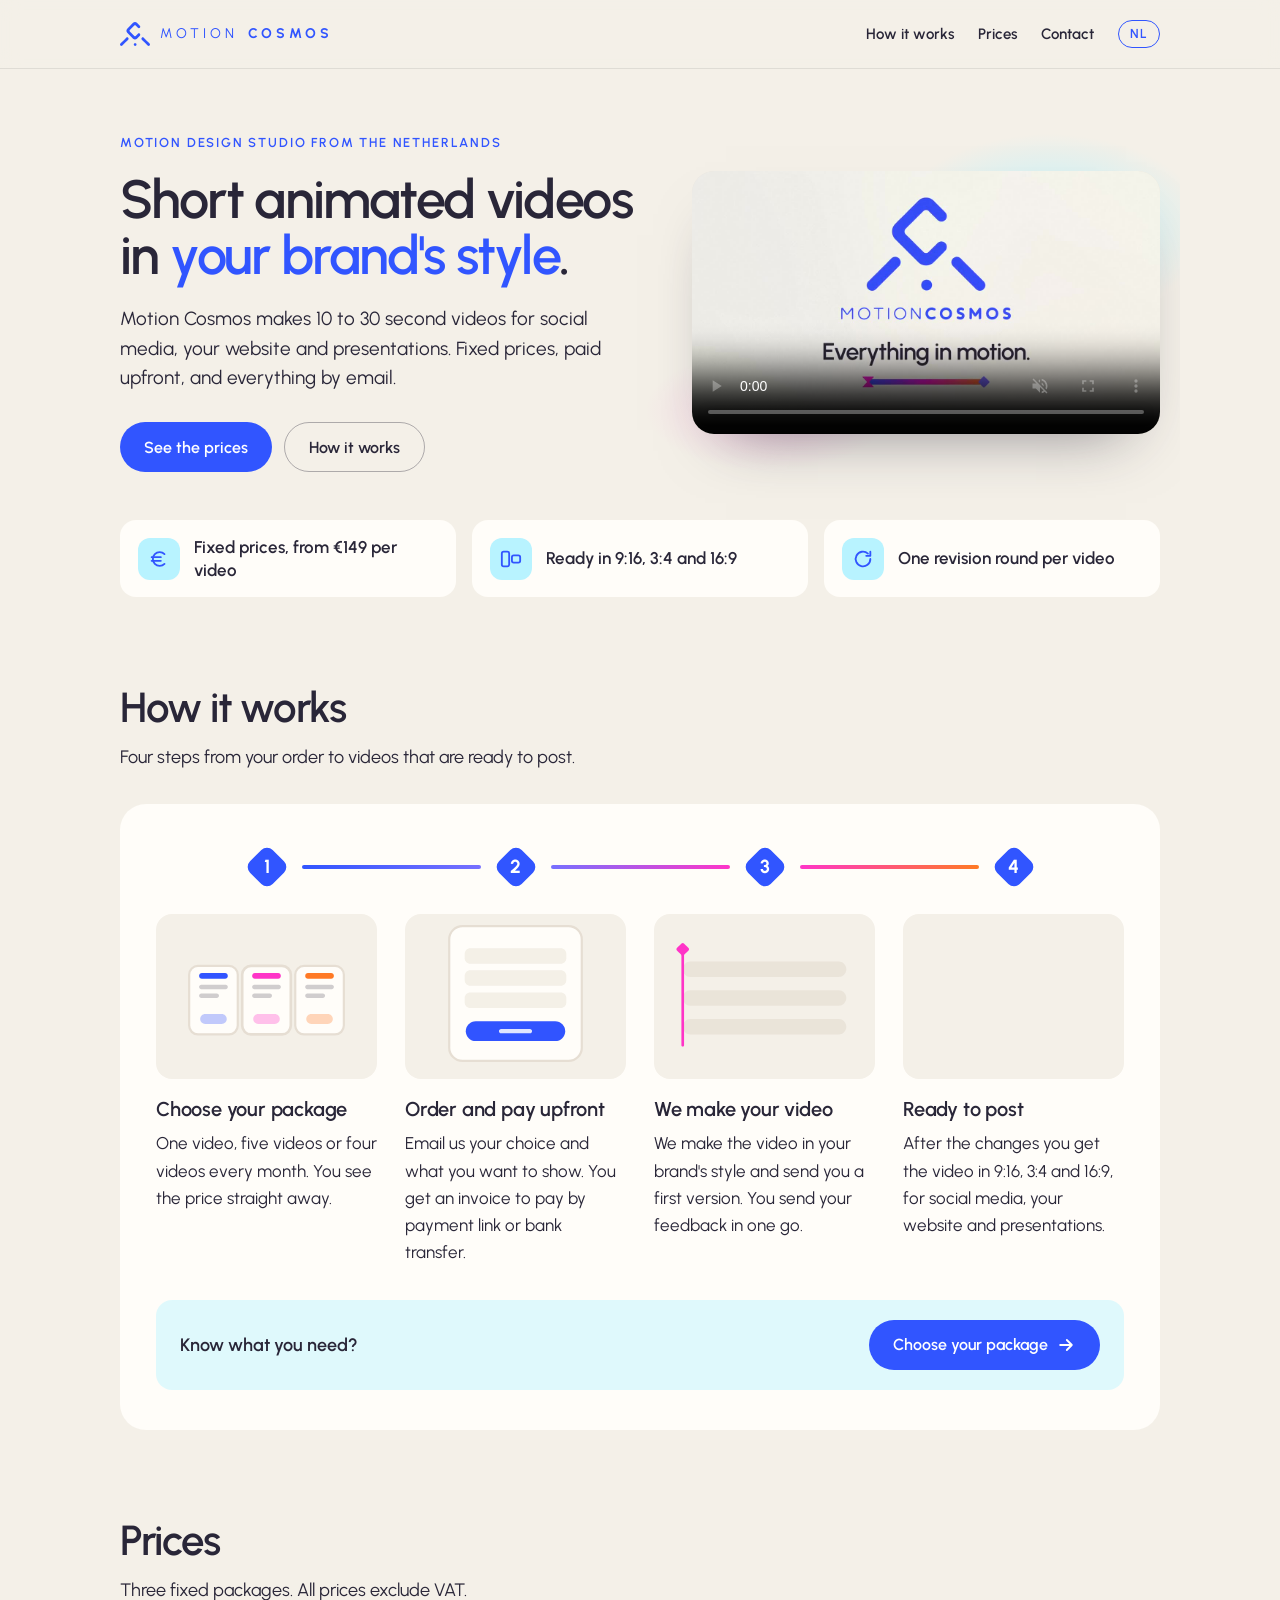
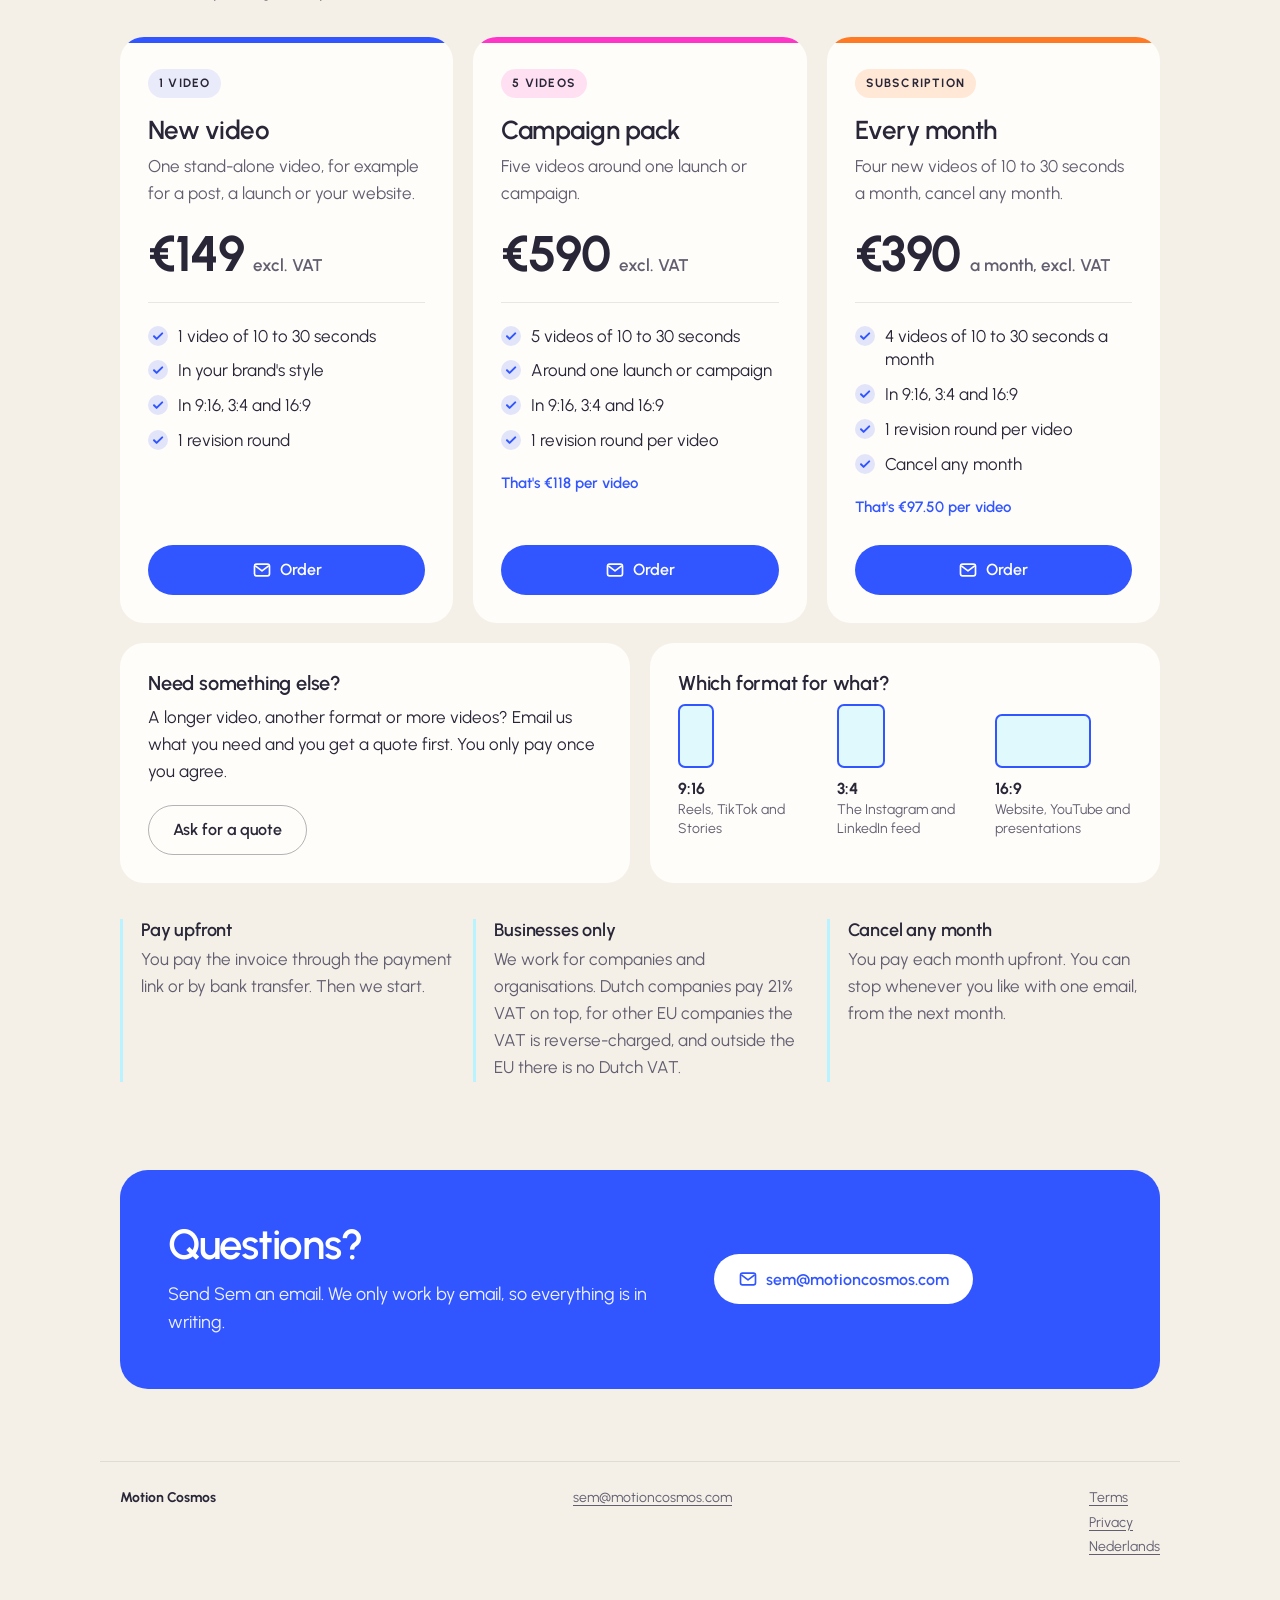
==== en/index.html @ 5138299f "Publish the Motion Cosmos website Dutch at /, English at /en/, served by GitHub Pages at motioncosmo" ====
<!doctype html>
<html lang="en">
<head>
<meta charset="utf-8">
<meta name="viewport" content="width=device-width, initial-scale=1">
<title>Motion Cosmos | Short animated videos for businesses</title>
<meta name="description" content="Motion Cosmos makes short animated videos in your brand's style. Fixed prices from €149, paid upfront, everything by email.">
<meta property="og:title" content="Motion Cosmos | Short animated videos for businesses">
<meta property="og:description" content="Short animated videos in your brand's style. Fixed prices from €149.">
<meta property="og:image" content="https://motioncosmos.com/assets/brand-video.jpg">
<meta property="og:url" content="https://motioncosmos.com/en/">
<link rel="alternate" hreflang="nl" href="https://motioncosmos.com/">
<link rel="alternate" hreflang="en" href="https://motioncosmos.com/en/">
<link rel="icon" href="../assets/beeldmerk.svg" type="image/svg+xml">
<link rel="preload" href="../assets/urbanist-latin-600-normal.woff2" as="font" type="font/woff2" crossorigin>
<link rel="stylesheet" href="../style.css">
</head>
<body>
<header class="top">
  <div class="wrap">
    <a class="brand" href="index.html"><img src="../assets/beeldmerk.svg" alt="" width="30" height="24">MOTION<b>COSMOS</b></a>
    <nav>
      <a class="hide-sm" href="#how">How it works</a>
      <a href="#prices">Prices</a>
      <a class="hide-sm" href="#contact">Contact</a>
      <a class="lang" href="../index.html" hreflang="nl" lang="nl" title="Nederlandse versie">NL</a>
    </nav>
  </div>
</header>

<main class="wrap">
  <div class="hero">
    <div>
      <p class="eyebrow">Motion design studio from the Netherlands</p>
      <h1>Short animated videos in <em>your brand's style</em>.</h1>
      
      <p class="lead">Motion Cosmos makes 10 to 30 second videos for social media, your website and presentations. Fixed prices, paid upfront, and everything by email.</p>
      <div class="buttons">
        <a class="btn btn-primary" href="#prices">See the prices</a>
        <a class="btn btn-ghost" href="#how">How it works</a>
      </div>
    </div>
    <div class="media">
      <div class="video">
        <video src="../assets/brand-video.mp4" poster="../assets/brand-video.jpg" autoplay muted loop playsinline controls preload="metadata" aria-label="Motion Cosmos video, 10 seconds"></video>
      </div>
    </div>
  </div>

  <ul class="facts">
    <li><span class="ico"><svg width="22" height="22" viewBox="0 0 24 24" fill="none" stroke="currentColor" stroke-width="2" stroke-linecap="round" aria-hidden="true"><path d="M18 6.6A7.5 7.5 0 1 0 18 17.4"/><path d="M4 10h10M4 14h10"/></svg></span>Fixed prices, from €149 per video</li>
    <li><span class="ico"><svg width="22" height="22" viewBox="0 0 24 24" fill="none" stroke="currentColor" stroke-width="2" stroke-linejoin="round" aria-hidden="true"><rect x="2" y="4" width="8" height="16" rx="2"/><rect x="13" y="8" width="9" height="8" rx="2"/></svg></span>Ready in 9:16, 3:4 and 16:9</li>
    <li><span class="ico"><svg width="22" height="22" viewBox="0 0 24 24" fill="none" stroke="currentColor" stroke-width="2" stroke-linecap="round" stroke-linejoin="round" aria-hidden="true"><path d="M20 12a8 8 0 1 1-2.6-5.9"/><path d="M20 4v4.5h-4.5"/></svg></span>One revision round per video</li>
  </ul>

  <section id="how">
    <div class="section-head">
      <h2>How it works</h2>
      <p>Four steps from your order to videos that are ready to post.</p>
    </div>
    <div class="panel">
      <ol class="steps">
        <li>
          <span class="kf"><span>1</span></span>
          <div class="anim" data-lottie="../assets/lottie/step1.json" aria-hidden="true"></div>
          <h3>Choose your package</h3>
          <p>One video, five videos or four videos every month. You see the price straight away.</p>
        </li>
        <li>
          <span class="kf"><span>2</span></span>
          <div class="anim" data-lottie="../assets/lottie/step2.json" aria-hidden="true"></div>
          
          <h3>Order and pay upfront</h3>
          <p>Email us your choice and what you want to show. You get an invoice to pay by payment link or bank transfer.</p>
        </li>
        <li>
          <span class="kf"><span>3</span></span>
          <div class="anim" data-lottie="../assets/lottie/step3.json" aria-hidden="true"></div>
          <h3>We make your video</h3>
          <p>We make the video in your brand's style and send you a first version. You send your feedback in one go.</p>
        </li>
        <li>
          <span class="kf"><span>4</span></span>
          <div class="anim" data-lottie="../assets/lottie/step4.json" aria-hidden="true"></div>
          <h3>Ready to post</h3>
          <p>After the changes you get the video in 9:16, 3:4 and 16:9, for social media, your website and presentations.</p>
        </li>
      </ol>
      <div class="panel-cta">
        <p>Know what you need?</p>
        <a class="btn btn-primary" href="#prices">Choose your package <svg width="20" height="20" viewBox="0 0 24 24" fill="none" stroke="currentColor" stroke-width="2.2" stroke-linecap="round" stroke-linejoin="round" aria-hidden="true"><path d="M5 12h14M13 6l6 6-6 6"/></svg></a>
      </div>
    </div>
  </section>

  <section id="prices">
    <div class="section-head">
      <h2>Prices</h2>
      <p>Three fixed packages. All prices exclude VAT.</p>
    </div>
    <div class="prices">
      <article class="price p1">
        <span class="tag">1 video</span>
        <h3>New video</h3>
        <p class="for">One stand-alone video, for example for a post, a launch or your website.</p>
        <div class="amount"><strong>€149</strong><span>excl. VAT</span></div>
        <ul>
          <li><svg width="20" height="20" viewBox="0 0 20 20" aria-hidden="true"><circle cx="10" cy="10" r="10" fill="currentColor" opacity=".14"/><path d="M6 10.3l2.6 2.6 5.6-5.5" fill="none" stroke="currentColor" stroke-width="2" stroke-linecap="round" stroke-linejoin="round"/></svg>1 video of 10 to 30 seconds</li>
          <li><svg width="20" height="20" viewBox="0 0 20 20" aria-hidden="true"><circle cx="10" cy="10" r="10" fill="currentColor" opacity=".14"/><path d="M6 10.3l2.6 2.6 5.6-5.5" fill="none" stroke="currentColor" stroke-width="2" stroke-linecap="round" stroke-linejoin="round"/></svg>In your brand's style</li>
          <li><svg width="20" height="20" viewBox="0 0 20 20" aria-hidden="true"><circle cx="10" cy="10" r="10" fill="currentColor" opacity=".14"/><path d="M6 10.3l2.6 2.6 5.6-5.5" fill="none" stroke="currentColor" stroke-width="2" stroke-linecap="round" stroke-linejoin="round"/></svg>In 9:16, 3:4 and 16:9</li>
          <li><svg width="20" height="20" viewBox="0 0 20 20" aria-hidden="true"><circle cx="10" cy="10" r="10" fill="currentColor" opacity=".14"/><path d="M6 10.3l2.6 2.6 5.6-5.5" fill="none" stroke="currentColor" stroke-width="2" stroke-linecap="round" stroke-linejoin="round"/></svg>1 revision round</li>
        </ul>
        <div class="grow"></div>
        
        <a class="btn btn-primary" href="mailto:sem@motioncosmos.com?subject=Order%3A%20New%20video"><svg width="20" height="20" viewBox="0 0 24 24" fill="none" stroke="currentColor" stroke-width="2" stroke-linejoin="round" aria-hidden="true"><rect x="3" y="5" width="18" height="14" rx="2.5"/><path d="M4 7l8 6 8-6"/></svg>Order</a>
      </article>
      <article class="price p2">
        <span class="tag">5 videos</span>
        <h3>Campaign pack</h3>
        <p class="for">Five videos around one launch or campaign.</p>
        <div class="amount"><strong>€590</strong><span>excl. VAT</span></div>
        <ul>
          <li><svg width="20" height="20" viewBox="0 0 20 20" aria-hidden="true"><circle cx="10" cy="10" r="10" fill="currentColor" opacity=".14"/><path d="M6 10.3l2.6 2.6 5.6-5.5" fill="none" stroke="currentColor" stroke-width="2" stroke-linecap="round" stroke-linejoin="round"/></svg>5 videos of 10 to 30 seconds</li>
          <li><svg width="20" height="20" viewBox="0 0 20 20" aria-hidden="true"><circle cx="10" cy="10" r="10" fill="currentColor" opacity=".14"/><path d="M6 10.3l2.6 2.6 5.6-5.5" fill="none" stroke="currentColor" stroke-width="2" stroke-linecap="round" stroke-linejoin="round"/></svg>Around one launch or campaign</li>
          <li><svg width="20" height="20" viewBox="0 0 20 20" aria-hidden="true"><circle cx="10" cy="10" r="10" fill="currentColor" opacity=".14"/><path d="M6 10.3l2.6 2.6 5.6-5.5" fill="none" stroke="currentColor" stroke-width="2" stroke-linecap="round" stroke-linejoin="round"/></svg>In 9:16, 3:4 and 16:9</li>
          <li><svg width="20" height="20" viewBox="0 0 20 20" aria-hidden="true"><circle cx="10" cy="10" r="10" fill="currentColor" opacity=".14"/><path d="M6 10.3l2.6 2.6 5.6-5.5" fill="none" stroke="currentColor" stroke-width="2" stroke-linecap="round" stroke-linejoin="round"/></svg>1 revision round per video</li>
        </ul>
        <p class="unit">That's €118 per video</p>
        <div class="grow"></div>
        
        <a class="btn btn-primary" href="mailto:sem@motioncosmos.com?subject=Order%3A%20Campaign%20pack"><svg width="20" height="20" viewBox="0 0 24 24" fill="none" stroke="currentColor" stroke-width="2" stroke-linejoin="round" aria-hidden="true"><rect x="3" y="5" width="18" height="14" rx="2.5"/><path d="M4 7l8 6 8-6"/></svg>Order</a>
      </article>
      <article class="price p3">
        <span class="tag">Subscription</span>
        <h3>Every month</h3>
        <p class="for">Four new videos of 10 to 30 seconds a month, cancel any month.</p>
        <div class="amount"><strong>€390</strong><span>a month, excl. VAT</span></div>
        <ul>
          <li><svg width="20" height="20" viewBox="0 0 20 20" aria-hidden="true"><circle cx="10" cy="10" r="10" fill="currentColor" opacity=".14"/><path d="M6 10.3l2.6 2.6 5.6-5.5" fill="none" stroke="currentColor" stroke-width="2" stroke-linecap="round" stroke-linejoin="round"/></svg>4 videos of 10 to 30 seconds a month</li>
          <li><svg width="20" height="20" viewBox="0 0 20 20" aria-hidden="true"><circle cx="10" cy="10" r="10" fill="currentColor" opacity=".14"/><path d="M6 10.3l2.6 2.6 5.6-5.5" fill="none" stroke="currentColor" stroke-width="2" stroke-linecap="round" stroke-linejoin="round"/></svg>In 9:16, 3:4 and 16:9</li>
          <li><svg width="20" height="20" viewBox="0 0 20 20" aria-hidden="true"><circle cx="10" cy="10" r="10" fill="currentColor" opacity=".14"/><path d="M6 10.3l2.6 2.6 5.6-5.5" fill="none" stroke="currentColor" stroke-width="2" stroke-linecap="round" stroke-linejoin="round"/></svg>1 revision round per video</li>
          <li><svg width="20" height="20" viewBox="0 0 20 20" aria-hidden="true"><circle cx="10" cy="10" r="10" fill="currentColor" opacity=".14"/><path d="M6 10.3l2.6 2.6 5.6-5.5" fill="none" stroke="currentColor" stroke-width="2" stroke-linecap="round" stroke-linejoin="round"/></svg>Cancel any month</li>
        </ul>
        <p class="unit">That's €97.50 per video</p>
        <div class="grow"></div>
        
        <a class="btn btn-primary" href="mailto:sem@motioncosmos.com?subject=Order%3A%20Every%20month"><svg width="20" height="20" viewBox="0 0 24 24" fill="none" stroke="currentColor" stroke-width="2" stroke-linejoin="round" aria-hidden="true"><rect x="3" y="5" width="18" height="14" rx="2.5"/><path d="M4 7l8 6 8-6"/></svg>Order</a>
      </article>
    </div>

    <div class="extras">
      <div class="extra">
        <h3>Need something else?</h3>
        <p>A longer video, another format or more videos? Email us what you need and you get a quote first. You only pay once you agree.</p>
        <a class="btn btn-ghost" href="mailto:sem@motioncosmos.com?subject=Quote">Ask for a quote</a>
      </div>
      <div class="extra">
        <h3>Which format for what?</h3>
        <ul class="formats">
          <li><div class="rbox"><div class="ratio r916"></div></div><b>9:16</b>Reels, TikTok and Stories</li>
          <li><div class="rbox"><div class="ratio r34"></div></div><b>3:4</b>The Instagram and LinkedIn feed</li>
          <li><div class="rbox"><div class="ratio r169"></div></div><b>16:9</b>Website, YouTube and presentations</li>
        </ul>
      </div>
    </div>

    <ul class="good">
      
      <li><h3>Pay upfront</h3><p>You pay the invoice through the payment link or by bank transfer. Then we start.</p></li>
      <li><h3>Businesses only</h3><p>We work for companies and organisations. Dutch companies pay 21% VAT on top, for other EU companies the VAT is reverse-charged, and outside the EU there is no Dutch VAT.</p></li>
      <li><h3>Cancel any month</h3><p>You pay each month upfront. You can stop whenever you like with one email, from the next month.</p></li>
    </ul>
  </section>

  <section id="contact">
    <div class="cta">
      <div>
        <h2>Questions?</h2>
        <p>Send Sem an email. We only work by email, so everything is in writing.</p>
      </div>
      <div class="side">
        <a class="btn btn-light" href="mailto:sem@motioncosmos.com"><svg width="20" height="20" viewBox="0 0 24 24" fill="none" stroke="currentColor" stroke-width="2" stroke-linejoin="round" aria-hidden="true"><rect x="3" y="5" width="18" height="14" rx="2.5"/><path d="M4 7l8 6 8-6"/></svg>sem@motioncosmos.com</a>
      </div>
    </div>
  </section>
</main>

<footer>
  <div class="wrap">
    <p><strong>Motion Cosmos</strong></p>
    <p><a href="mailto:sem@motioncosmos.com">sem@motioncosmos.com</a></p>
    <p><a href="terms.html">Terms</a><br><a href="privacy.html">Privacy</a><br><a href="../index.html" hreflang="nl">Nederlands</a></p>
  </div>
</footer>
<script src="../assets/lottie/lottie_light.min.js" defer></script>
<script src="../assets/steps.js" defer></script>
</body>
</html>
---- style.css ----
@font-face { font-family: Urbanist; font-weight: 400; font-display: swap; src: url(assets/urbanist-latin-400-normal.woff2) format("woff2"); }
@font-face { font-family: Urbanist; font-weight: 600; font-display: swap; src: url(assets/urbanist-latin-600-normal.woff2) format("woff2"); }
@font-face { font-family: Urbanist; font-weight: 700; font-display: swap; src: url(assets/urbanist-latin-700-normal.woff2) format("woff2"); }

/* Motion Cosmos house style (brandbook, Nieuwe stijl v6) */
:root {
  --cream: #F4F0E8;   /* Moon Cream */
  --card: #FFFDF9;
  --ink: #292638;     /* Deep Space */
  --muted: #625E70;
  --blue: #3155FF;    /* Cosmic Blue */
  --blue-hover: #2142E8;
  --sky: #B8F3FF;     /* Stratos Cyan */
  --pink: #FF35C8;    /* Nova Pink */
  --orange: #FF7A24;  /* Solar Orange */
  --violet: #7770FF;  /* Nebula Violet */
  --line: rgba(41, 38, 56, .10);
  color-scheme: light;
}

* { box-sizing: border-box; }
html { -webkit-text-size-adjust: 100%; scroll-behavior: smooth; scroll-padding-top: 84px; }
body {
  margin: 0;
  background: var(--cream);
  color: var(--ink);
  font: 400 17px/1.6 Urbanist, "Helvetica Neue", Helvetica, Arial, sans-serif;
}
a { color: var(--blue); text-underline-offset: 3px; }
a:hover { color: var(--blue-hover); }
img, video, svg { display: block; }

.wrap { max-width: 1080px; margin: 0 auto; padding: 0 20px; }
main { overflow-x: clip; }

/* Header */
header.top {
  position: sticky; top: 0; z-index: 10;
  background: rgba(244, 240, 232, .92);
  -webkit-backdrop-filter: blur(10px); backdrop-filter: blur(10px);
  border-bottom: 1px solid var(--line);
}
header.top .wrap { display: flex; align-items: center; justify-content: space-between; gap: 16px; height: 68px; }
.brand { display: inline-flex; align-items: center; gap: 10px; color: var(--blue); text-decoration: none; font-size: 14px; letter-spacing: .28em; white-space: nowrap; }
.brand b { font-weight: 700; }
.brand img { width: 30px; height: auto; }
nav { display: flex; align-items: center; gap: 24px; }
nav a { color: var(--ink); font-size: 15px; font-weight: 600; text-decoration: none; }
nav a:hover { color: var(--blue); }
nav a.lang {
  color: var(--blue); border: 1.5px solid var(--blue); border-radius: 999px;
  padding: 3px 11px; font-size: 13px; letter-spacing: .08em;
}
nav a.lang:hover { background: var(--blue); color: #fff; }

/* Buttons */
.btn {
  display: inline-flex; align-items: center; justify-content: center; gap: 8px;
  min-height: 50px; padding: 0 24px; border-radius: 999px;
  font-weight: 600; font-size: 16px; text-decoration: none; text-align: center;
  transition: background-color .15s, color .15s, border-color .15s, transform .15s;
}
.btn:hover { transform: translateY(-1px); }
.btn-primary { background: var(--blue); color: #fff; }
.btn-primary:hover { background: var(--blue-hover); color: #fff; }
.btn-ghost { border: 1.5px solid rgba(41, 38, 56, .35); color: var(--ink); }
.btn-ghost:hover { border-color: var(--blue); color: var(--blue); }
.btn-light { background: #fff; color: var(--blue); }
.btn-light:hover { background: var(--cream); color: var(--blue); }

/* Hero */
.hero { display: grid; grid-template-columns: 1.12fr 1fr; gap: 48px; align-items: center; padding: 64px 0 40px; }
.eyebrow { margin: 0 0 18px; color: var(--blue); font-size: 13px; font-weight: 600; letter-spacing: .14em; text-transform: uppercase; }
h1 { margin: 0 0 20px; font-size: clamp(36px, 4.6vw, 54px); font-weight: 600; line-height: 1.04; letter-spacing: -.03em; }
h1 em { font-style: normal; color: var(--blue); }
.lead { margin: 0 0 30px; font-size: 19px; line-height: 1.55; max-width: 31em; }
.buttons { display: flex; flex-wrap: wrap; gap: 12px; }

.media { position: relative; isolation: isolate; }
.media::before {
  /* light field: soft Stratos Cyan and Nova Pink behind the video, never behind text */
  content: ""; position: absolute; inset: -14% -10%; z-index: -1;
  background:
    radial-gradient(closest-side at 72% 28%, rgba(184, 243, 255, .95), rgba(184, 243, 255, 0)),
    radial-gradient(closest-side at 22% 82%, rgba(255, 53, 200, .16), rgba(255, 53, 200, 0));
}
.video { overflow: hidden; border-radius: 22px; aspect-ratio: 16 / 9; background: #ECE6DB; box-shadow: 0 30px 60px -34px rgba(41, 38, 56, .55); }
.video video { width: 100%; height: 100%; object-fit: cover; }

.facts { display: grid; grid-template-columns: repeat(3, 1fr); gap: 16px; margin: 8px 0 0; padding: 0; list-style: none; }
.facts li { display: flex; align-items: center; gap: 14px; padding: 16px 18px; border-radius: 16px; background: var(--card); font-weight: 600; line-height: 1.3; }
.ico { flex: none; display: grid; place-items: center; width: 42px; height: 42px; border-radius: 12px; background: var(--sky); color: var(--blue); }

/* Sections */
section { padding: 88px 0 0; }
.section-head { max-width: 660px; margin: 0 0 32px; }
h2 { margin: 0 0 12px; font-size: clamp(30px, 3.6vw, 42px); font-weight: 600; line-height: 1.1; letter-spacing: -.03em; }
.section-head p { margin: 0; font-size: 18px; }
h3 { margin: 0 0 8px; font-size: 20px; font-weight: 600; line-height: 1.25; letter-spacing: -.01em; }

/* How it works: four keyframes on one timeline */
.panel { padding: 40px 36px; border-radius: 26px; background: var(--card); }
.steps { --gap: 28px; display: grid; grid-template-columns: repeat(4, 1fr); gap: var(--gap); margin: 0; padding: 0; list-style: none; }
.steps li { position: relative; padding-top: 70px; }
.steps p { margin: 0; color: var(--ink); }
/* each number sits centred above its animation; the line runs between the numbers with 12px either side */
.kf { position: absolute; top: 0; left: calc(50% - 23px); width: 46px; height: 46px; display: grid; place-items: center; color: #fff; font-size: 19px; font-weight: 700; }
.kf::before { content: ""; position: absolute; inset: 7px; z-index: 0; border-radius: 8px; background: var(--blue); transform: rotate(45deg); }
.kf span { position: relative; top: 1px; }   /* the digits sit a little high in the line box; this centres their ink */
.steps li:not(:last-child)::after {
  content: ""; position: absolute; top: 21px; left: calc(50% + 35px); right: calc(35px - 50% - var(--gap)); height: 4px; border-radius: 4px;
}
.steps li:nth-child(1)::after { background: linear-gradient(90deg, var(--blue), var(--violet)); }
.steps li:nth-child(2)::after { background: linear-gradient(90deg, var(--violet), var(--pink)); }
.steps li:nth-child(3)::after { background: linear-gradient(90deg, var(--pink), var(--orange)); }
.anim { aspect-ratio: 4 / 3; margin: 0 0 18px; border-radius: 16px; background: var(--cream); overflow: hidden; }
.anim svg { width: 100%; height: 100%; }
.panel-cta { display: flex; flex-wrap: wrap; align-items: center; justify-content: space-between; gap: 14px 24px; margin: 34px 0 0; padding: 20px 24px; border-radius: 16px; background: rgba(184, 243, 255, .45); }
.panel-cta p { margin: 0; font-size: 18px; font-weight: 600; }

/* Prices */
.prices { display: grid; grid-template-columns: repeat(3, 1fr); gap: 20px; }
.price { position: relative; display: flex; flex-direction: column; overflow: hidden; padding: 32px 28px 28px; border-radius: 24px; background: var(--card); }
.price::before { content: ""; position: absolute; top: 0; left: 0; right: 0; height: 6px; background: var(--blue); }
.price.p2::before { background: var(--pink); }
.price.p3::before { background: var(--orange); }
.tag { align-self: flex-start; margin: 0 0 16px; padding: 5px 11px; border-radius: 999px; background: rgba(49, 85, 255, .10); color: var(--ink); font-size: 12px; font-weight: 700; letter-spacing: .1em; text-transform: uppercase; }
.p2 .tag { background: rgba(255, 53, 200, .14); }
.p3 .tag { background: rgba(255, 122, 36, .16); }
.price h3 { margin: 0 0 6px; font-size: 26px; letter-spacing: -.02em; }
.price .for { margin: 0 0 22px; color: var(--muted); }
.amount { display: flex; align-items: baseline; flex-wrap: wrap; gap: 4px 10px; }
.amount strong { font-size: 50px; font-weight: 700; line-height: 1; letter-spacing: -.03em; }
.amount span { color: var(--muted); font-weight: 600; }
.incl { margin: 8px 0 0; color: var(--muted); font-size: 14px; }
.price ul { display: grid; gap: 11px; margin: 22px 0 0; padding: 22px 0 0; border-top: 1px solid var(--line); list-style: none; }
.price li { display: flex; align-items: flex-start; gap: 10px; line-height: 1.4; }
.price li svg { flex: none; margin-top: 1px; color: var(--blue); }
.unit { margin: 18px 0 0; color: var(--blue); font-size: 15px; font-weight: 600; }
.price .grow { flex: 1; }
.price .btn { margin-top: 26px; width: 100%; }

.extras { display: grid; grid-template-columns: 1fr 1fr; gap: 20px; margin: 20px 0 0; }
.extra { padding: 28px; border-radius: 24px; background: var(--card); }
.extra p { margin: 0 0 20px; }
.formats { display: flex; align-items: flex-start; gap: 22px; margin: 4px 0 0; padding: 0; list-style: none; }
.formats li { flex: 1; font-size: 14px; line-height: 1.35; color: var(--muted); }
.formats b { display: block; margin: 10px 0 2px; color: var(--ink); font-size: 16px; }
.rbox { display: flex; align-items: flex-end; height: 64px; }
.ratio { border: 2px solid var(--blue); border-radius: 7px; background: rgba(184, 243, 255, .45); }
.r916 { width: 36px; height: 64px; }
.r34 { width: 48px; height: 64px; }
.r169 { width: 96px; height: 54px; }

.good { display: grid; grid-template-columns: repeat(3, 1fr); gap: 20px; margin: 36px 0 0; padding: 0; list-style: none; }
.good li { padding-left: 18px; border-left: 3px solid var(--sky); }
.good h3 { font-size: 18px; margin-bottom: 4px; }
.good p { margin: 0; color: var(--muted); }

/* Contact */
.cta { display: grid; grid-template-columns: 1.3fr 1fr; gap: 28px; align-items: center; padding: 52px 48px; border-radius: 28px; background: var(--blue); color: #fff; }
.cta h2 { color: #fff; }
.cta p { margin: 0; color: #EEF2FF; font-size: 18px; }
.cta .side { display: flex; flex-direction: column; align-items: flex-start; gap: 10px; }
.cta .side small { color: #EEF2FF; font-size: 14px; }

/* Footer */
footer { padding: 72px 0 48px; color: var(--muted); font-size: 14px; }
footer .wrap { display: flex; flex-wrap: wrap; justify-content: space-between; gap: 18px 32px; padding-top: 24px; border-top: 1px solid var(--line); }
footer p { margin: 0; line-height: 1.75; }
footer a { color: var(--muted); }
footer strong { color: var(--ink); }

/* Order page */
.order-head { max-width: 680px; margin: 48px 0 32px; }
.order-head h1 { font-size: clamp(34px, 4.4vw, 50px); }
.order-head .lead { margin: 0; }
.order { display: grid; grid-template-columns: minmax(0, 1.6fr) minmax(300px, 1fr); gap: 28px; align-items: start; }
.block { margin: 0 0 20px; padding: 28px; border: 0; border-radius: 24px; background: var(--card); min-width: 0; }
.block legend { float: left; width: 100%; display: flex; align-items: center; gap: 12px; margin: 0 0 20px; padding: 0; font-size: 21px; font-weight: 600; letter-spacing: -.01em; }
.block legend + * { clear: both; }
.num { display: inline-grid; place-items: center; width: 30px; height: 30px; border-radius: 50%; background: var(--sky); color: var(--blue); font-size: 15px; font-weight: 700; }
.choices { display: grid; grid-template-columns: repeat(3, 1fr); gap: 12px; }
.choice { position: relative; cursor: pointer; }
.choice input { position: absolute; opacity: 0; pointer-events: none; }
.choice-body { display: flex; flex-direction: column; gap: 4px; height: 100%; padding: 16px; border: 2px solid var(--line); border-radius: 16px; background: #fff; transition: border-color .15s, background-color .15s; }
.choice-body b { font-size: 17px; font-weight: 600; }
.choice-body small { color: var(--muted); font-size: 14px; line-height: 1.35; }
.choice-body em { margin-top: auto; padding-top: 8px; font-style: normal; font-size: 22px; font-weight: 700; letter-spacing: -.02em; }
.choice-body em span { color: var(--muted); font-size: 13px; font-weight: 600; letter-spacing: 0; }
.choice:hover .choice-body { border-color: rgba(49, 85, 255, .45); }
.choice input:checked + .choice-body { border-color: var(--blue); background: rgba(49, 85, 255, .05); box-shadow: inset 0 0 0 1px var(--blue); }
.choice input:focus-visible + .choice-body { outline: 3px solid rgba(49, 85, 255, .35); outline-offset: 2px; }
.hint { margin: 14px 0 0; color: var(--muted); font-size: 14px; }
.fields { display: grid; grid-template-columns: 1fr 1fr; gap: 16px; }
.field { display: flex; flex-direction: column; gap: 6px; min-width: 0; }
.field.full { grid-column: 1 / -1; }
.field[hidden] { display: none; }
.field > span { font-size: 15px; font-weight: 600; }
.field .opt { color: var(--muted); font-style: normal; font-weight: 400; }
.field input, .field select, .field textarea {
  width: 100%; padding: 12px 14px; border: 1.5px solid rgba(41, 38, 56, .18); border-radius: 12px;
  background: #fff; color: var(--ink); font: inherit; font-size: 16px; line-height: 1.4;
}
.field textarea { resize: vertical; min-height: 120px; }
.field input:focus, .field select:focus, .field textarea:focus { outline: none; border-color: var(--blue); box-shadow: 0 0 0 3px rgba(49, 85, 255, .18); }
.field .invalid { border-color: #D93D3D; background: #FFF7F7; }
.hp { position: absolute; left: -9999px; width: 1px; height: 1px; overflow: hidden; }
.summary { position: sticky; top: 92px; }
.summary-card { padding: 28px; border-radius: 24px; background: var(--card); box-shadow: 0 24px 50px -36px rgba(41, 38, 56, .45); }
.summary-card h2 { font-size: 22px; margin: 0 0 16px; }
.summary-card dl { margin: 0; }
.summary-card dl div { display: flex; justify-content: space-between; gap: 16px; padding: 10px 0; border-bottom: 1px solid var(--line); }
.summary-card dt { color: var(--ink); }
.summary-card dd { margin: 0; font-weight: 600; white-space: nowrap; }
.summary-card .total { border-bottom: 0; padding-top: 14px; font-size: 20px; }
.summary-card .total dt, .summary-card .total dd { font-weight: 700; }
.sum-note { margin: 4px 0 0; padding: 12px 14px; border-radius: 12px; background: rgba(184, 243, 255, .45); font-size: 14px; line-height: 1.45; }
.terms { display: flex; align-items: flex-start; gap: 10px; margin: 18px 0 16px; font-size: 15px; cursor: pointer; }
.terms input { width: 20px; height: 20px; margin: 2px 0 0; accent-color: var(--blue); flex: none; }
.pay { width: 100%; min-height: 56px; font-size: 17px; border: 0; cursor: pointer; }
.pay:disabled { opacity: .7; cursor: progress; transform: none; }
.error { margin: 12px 0 0; padding: 10px 14px; border-radius: 12px; background: #FFF0F0; color: #A12626; font-size: 15px; }
.error a { color: #A12626; }
.secure { margin: 14px 0 0; color: var(--muted); font-size: 14px; line-height: 1.45; }
.thanks { text-align: left; }
.thanks [data-state] p:last-child { margin-bottom: 0; }

/* Terms and privacy */
.bar { display: flex; margin: 0 0 20px; }
.bar i { display: block; width: 18px; height: 4px; }
.bar i:nth-child(1) { background: var(--blue); }
.bar i:nth-child(2) { background: var(--pink); }
.bar i:nth-child(3) { background: var(--orange); }
.legal { max-width: 820px; margin: 40px auto 0; padding: 40px 36px; border-radius: 24px; background: var(--card); }
.legal h1 { font-size: clamp(32px, 4vw, 42px); margin: 0 0 6px; }
.legal h2 { font-size: 21px; letter-spacing: -.01em; margin: 30px 0 8px; }
.legal ul { padding-left: 20px; }
.legal li { margin: 0 0 6px; }
.legal .meta { margin: 0 0 8px; color: var(--muted); font-size: 15px; }
.legal .translation { margin: 0 0 8px; padding: 10px 14px; border-radius: 10px; background: rgba(184, 243, 255, .45); font-size: 15px; }

.todo { padding: 0 4px; border-radius: 4px; background: #FFE9A8; color: var(--ink); }

@media (max-width: 960px) {
  .hero { grid-template-columns: 1fr; gap: 36px; padding-top: 40px; }
  .order { grid-template-columns: 1fr; }
  .summary { position: static; }
  .steps { grid-template-columns: 1fr 1fr; row-gap: 36px; }
  .steps li:nth-child(2)::after { display: none; }
  .prices { grid-template-columns: 1fr; max-width: 520px; }
  .extras, .good { grid-template-columns: 1fr; }
  .cta { grid-template-columns: 1fr; padding: 40px 28px; }
}

@media (max-width: 640px) {
  body { font-size: 16px; }
  .wrap { padding: 0 16px; }
  nav { gap: 16px; }
  nav .hide-sm { display: none; }
  .brand { font-size: 12px; letter-spacing: .22em; }
  .brand img { width: 26px; }
  .lead { font-size: 18px; }
  .buttons .btn { flex: 1 1 100%; }
  .facts { grid-template-columns: 1fr; gap: 10px; }
  .facts li { padding: 12px 14px; }
  .ico { width: 38px; height: 38px; }
  section { padding-top: 64px; }
  .panel { padding: 28px 20px; }
  .steps { grid-template-columns: 1fr; row-gap: 28px; }
  /* on a phone: the number beside the step's title, the line running down the left to the next number */
  .steps li { display: grid; grid-template-columns: 46px minmax(0, 1fr); column-gap: 16px; padding: 0; }
  .kf { position: relative; left: auto; grid-column: 1; grid-row: 1; align-self: center; }
  .steps h3 { grid-column: 2; grid-row: 1; align-self: center; margin: 0; }
  .steps .anim { grid-column: 2; grid-row: 2; margin: 14px 0 16px; }
  .steps p { grid-column: 2; grid-row: 3; }
  .steps li:nth-child(2)::after { display: block; }
  .steps li:not(:last-child)::after { top: 58px; bottom: -16px; left: 21px; right: auto; width: 4px; height: auto; }
  .steps li:nth-child(1)::after { background: linear-gradient(180deg, var(--blue), var(--violet)); }
  .steps li:nth-child(2)::after { background: linear-gradient(180deg, var(--violet), var(--pink)); }
  .steps li:nth-child(3)::after { background: linear-gradient(180deg, var(--pink), var(--orange)); }
  .anim { max-width: 260px; }
  .panel-cta { padding: 18px; }
  .panel-cta .btn { width: 100%; }
  .order-head { margin: 32px 0 24px; }
  .block, .summary-card { padding: 22px 18px; }
  .choices { grid-template-columns: 1fr; }
  .choice-body { flex-direction: row; flex-wrap: wrap; align-items: baseline; column-gap: 10px; }
  .choice-body small { flex-basis: 100%; order: 3; }
  .choice-body em { margin: 0 0 0 auto; padding: 0; font-size: 19px; }
  .fields { grid-template-columns: 1fr; }
  .price { padding: 28px 22px 22px; }
  .extra { padding: 24px 20px; }
  .formats { gap: 14px; }
  .r169 { width: 80px; height: 45px; }
  .legal { margin-top: 24px; padding: 28px 20px; }
}
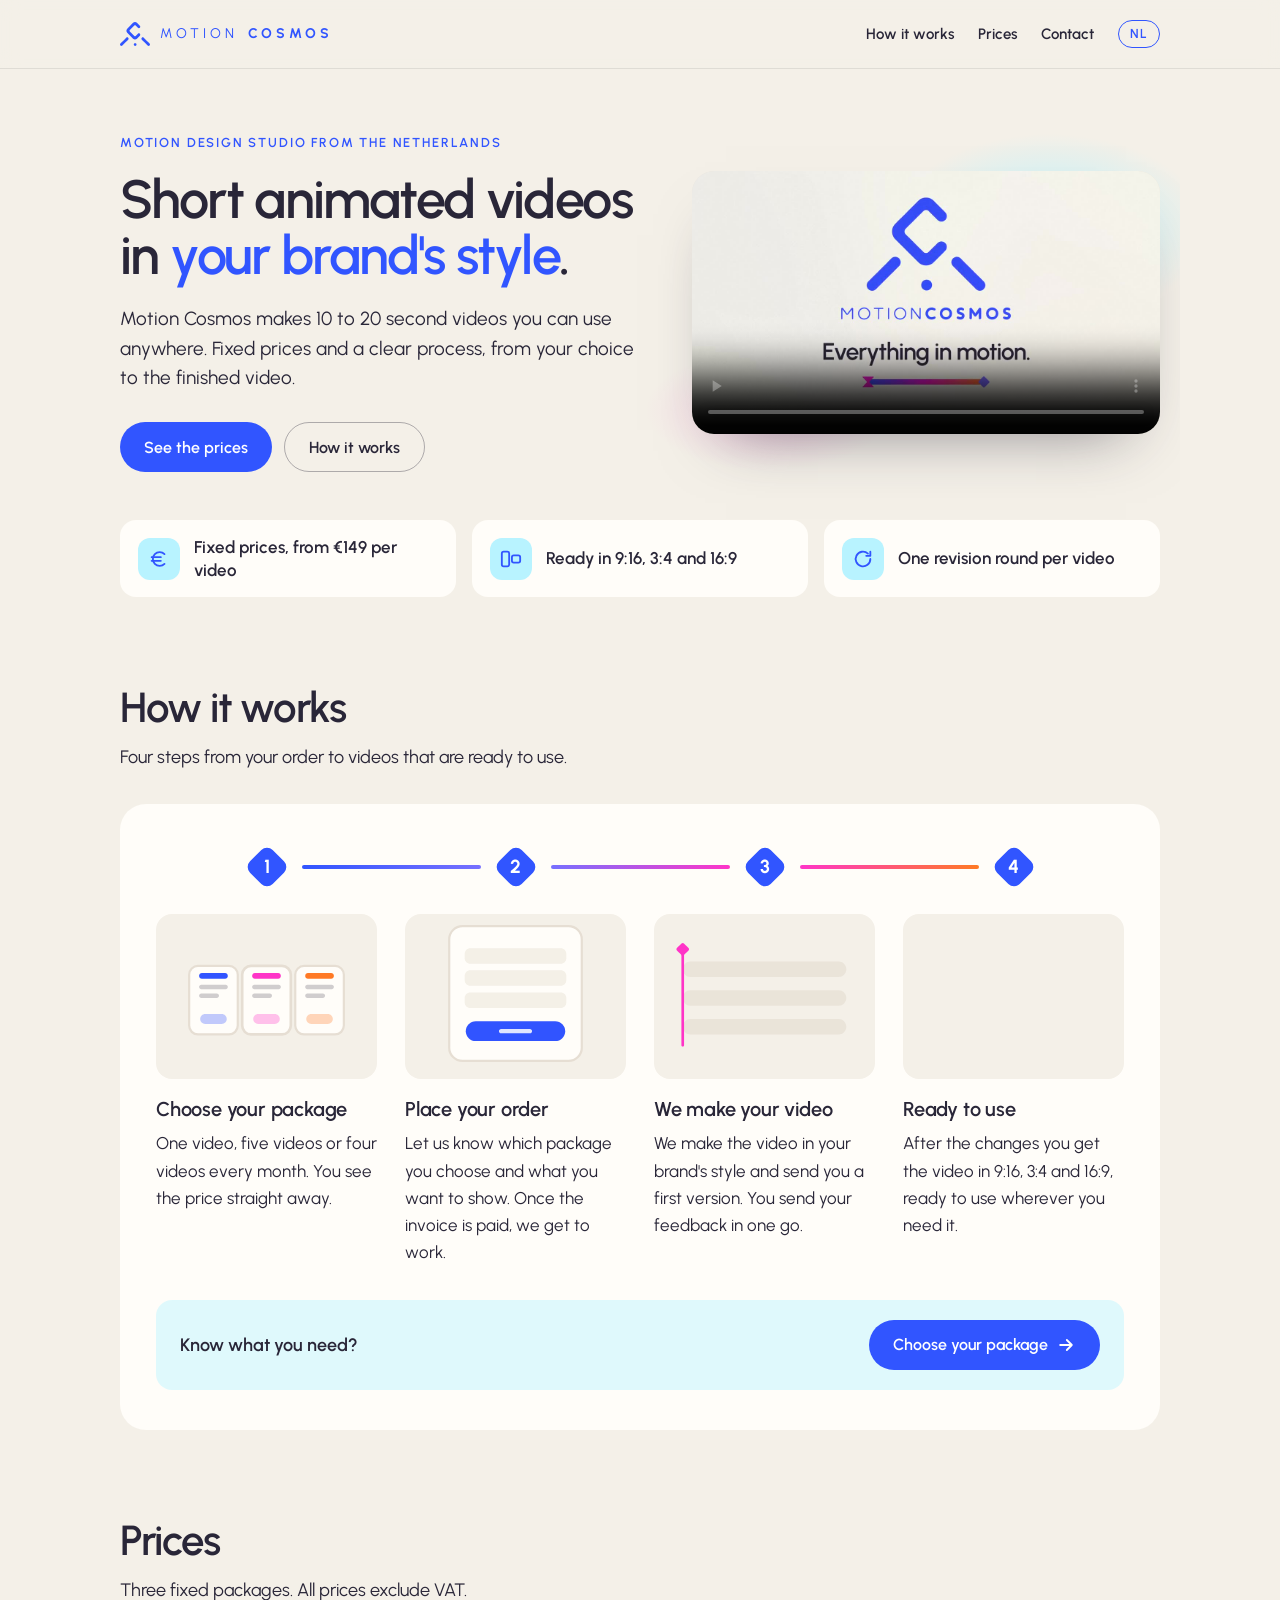
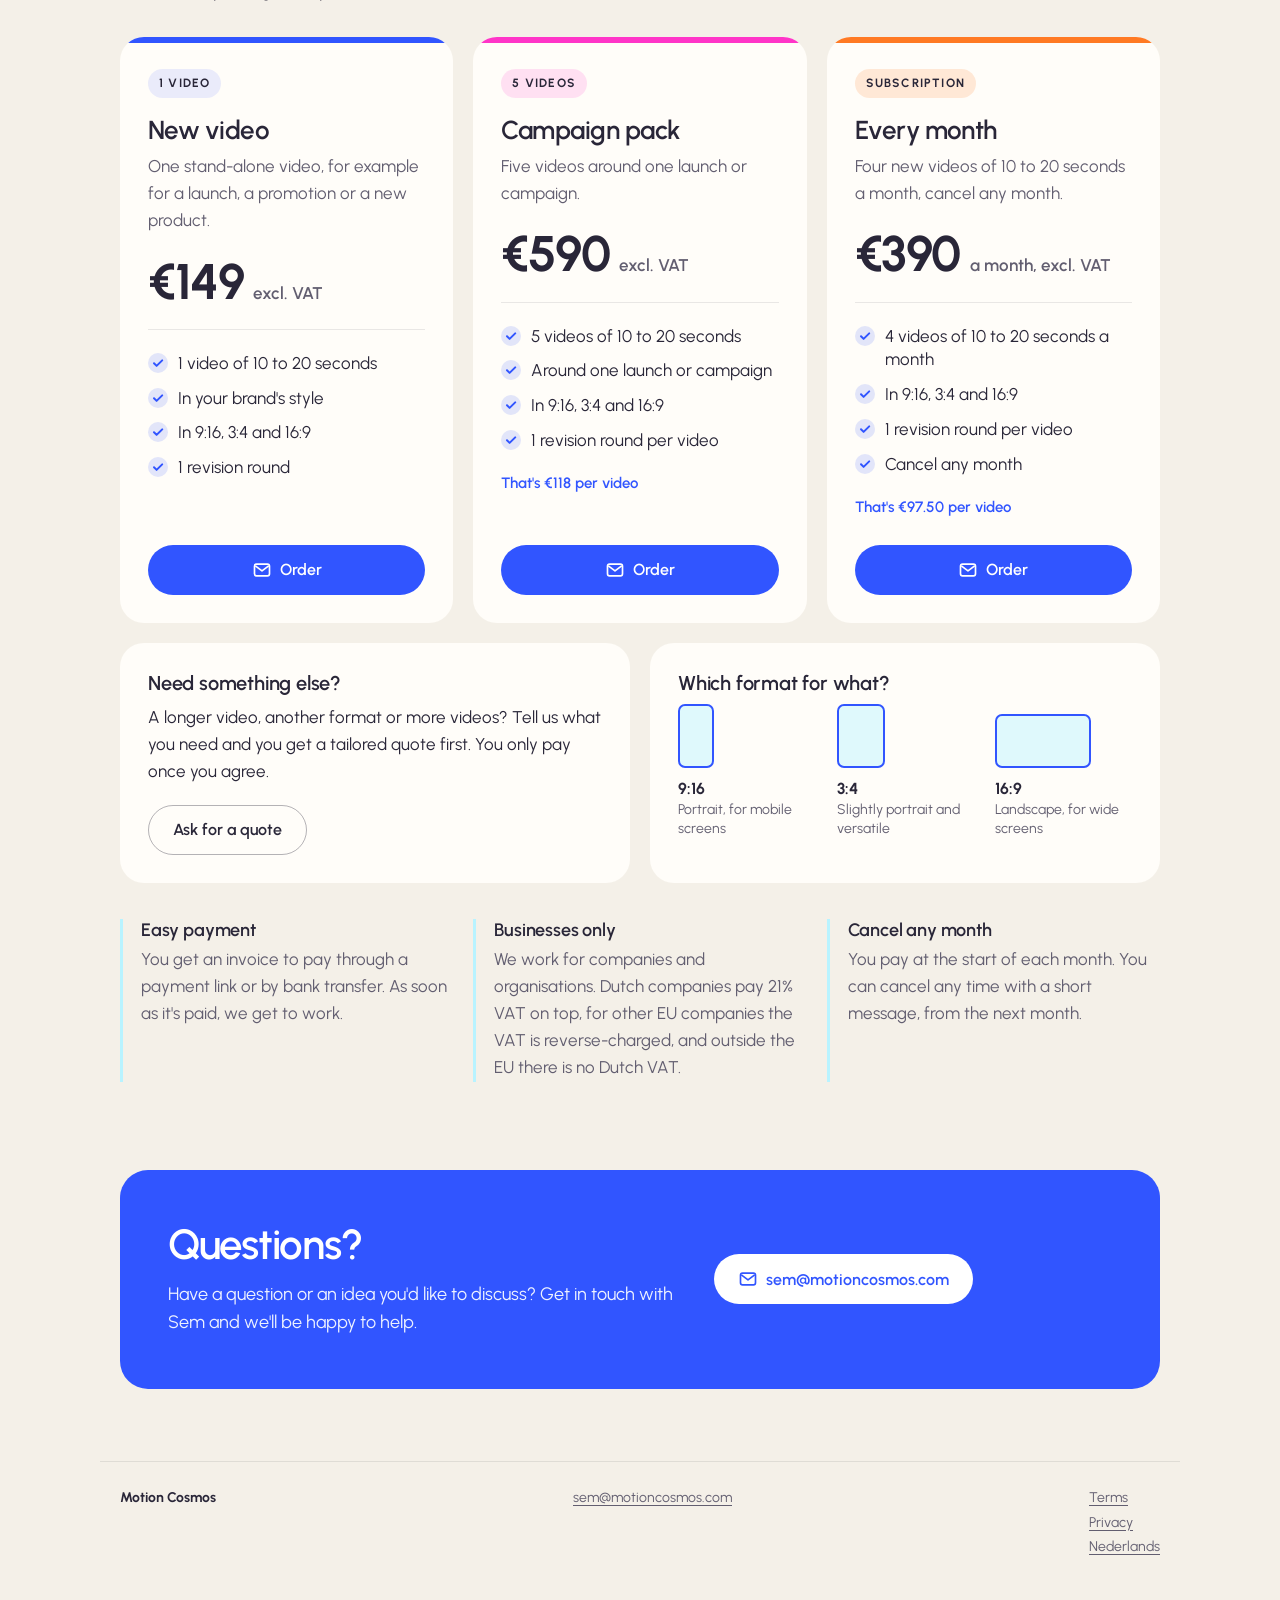
==== commit 593aa686: "Update texts, video length and add favicons Videos are now 10 to 20 seconds (prices unchanged). Frie" ====
--- a/en/index.html
+++ b/en/index.html
@@ -4,14 +4,17 @@
 <meta charset="utf-8">
 <meta name="viewport" content="width=device-width, initial-scale=1">
 <title>Motion Cosmos | Short animated videos for businesses</title>
-<meta name="description" content="Motion Cosmos makes short animated videos in your brand's style. Fixed prices from €149, paid upfront, everything by email.">
+<meta name="description" content="Motion Cosmos makes short animated videos in your brand's style. Fixed prices from €149 and a clear, straightforward process.">
 <meta property="og:title" content="Motion Cosmos | Short animated videos for businesses">
 <meta property="og:description" content="Short animated videos in your brand's style. Fixed prices from €149.">
 <meta property="og:image" content="https://motioncosmos.com/assets/brand-video.jpg">
 <meta property="og:url" content="https://motioncosmos.com/en/">
 <link rel="alternate" hreflang="nl" href="https://motioncosmos.com/">
 <link rel="alternate" hreflang="en" href="https://motioncosmos.com/en/">
-<link rel="icon" href="../assets/beeldmerk.svg" type="image/svg+xml">
+<link rel="icon" href="../favicon.ico" sizes="32x32">
+<link rel="icon" href="../favicon.svg" type="image/svg+xml">
+<link rel="apple-touch-icon" href="../apple-touch-icon.png">
+<link rel="manifest" href="../site.webmanifest">
 <link rel="preload" href="../assets/urbanist-latin-600-normal.woff2" as="font" type="font/woff2" crossorigin>
 <link rel="stylesheet" href="../style.css">
 </head>
@@ -34,7 +37,7 @@
       <p class="eyebrow">Motion design studio from the Netherlands</p>
       <h1>Short animated videos in <em>your brand's style</em>.</h1>
       
-      <p class="lead">Motion Cosmos makes 10 to 30 second videos for social media, your website and presentations. Fixed prices, paid upfront, and everything by email.</p>
+      <p class="lead">Motion Cosmos makes 10 to 20 second videos you can use anywhere. Fixed prices and a clear process, from your choice to the finished video.</p>
       <div class="buttons">
         <a class="btn btn-primary" href="#prices">See the prices</a>
         <a class="btn btn-ghost" href="#how">How it works</a>
@@ -56,7 +59,7 @@
   <section id="how">
     <div class="section-head">
       <h2>How it works</h2>
-      <p>Four steps from your order to videos that are ready to post.</p>
+      <p>Four steps from your order to videos that are ready to use.</p>
     </div>
     <div class="panel">
       <ol class="steps">
@@ -70,8 +73,8 @@
           <span class="kf"><span>2</span></span>
           <div class="anim" data-lottie="../assets/lottie/step2.json" aria-hidden="true"></div>
           
-          <h3>Order and pay upfront</h3>
-          <p>Email us your choice and what you want to show. You get an invoice to pay by payment link or bank transfer.</p>
+          <h3>Place your order</h3>
+          <p>Let us know which package you choose and what you want to show. Once the invoice is paid, we get to work.</p>
         </li>
         <li>
           <span class="kf"><span>3</span></span>
@@ -82,8 +85,8 @@
         <li>
           <span class="kf"><span>4</span></span>
           <div class="anim" data-lottie="../assets/lottie/step4.json" aria-hidden="true"></div>
-          <h3>Ready to post</h3>
-          <p>After the changes you get the video in 9:16, 3:4 and 16:9, for social media, your website and presentations.</p>
+          <h3>Ready to use</h3>
+          <p>After the changes you get the video in 9:16, 3:4 and 16:9, ready to use wherever you need it.</p>
         </li>
       </ol>
       <div class="panel-cta">
@@ -102,10 +105,10 @@
       <article class="price p1">
         <span class="tag">1 video</span>
         <h3>New video</h3>
-        <p class="for">One stand-alone video, for example for a post, a launch or your website.</p>
+        <p class="for">One stand-alone video, for example for a launch, a promotion or a new product.</p>
         <div class="amount"><strong>€149</strong><span>excl. VAT</span></div>
         <ul>
-          <li><svg width="20" height="20" viewBox="0 0 20 20" aria-hidden="true"><circle cx="10" cy="10" r="10" fill="currentColor" opacity=".14"/><path d="M6 10.3l2.6 2.6 5.6-5.5" fill="none" stroke="currentColor" stroke-width="2" stroke-linecap="round" stroke-linejoin="round"/></svg>1 video of 10 to 30 seconds</li>
+          <li><svg width="20" height="20" viewBox="0 0 20 20" aria-hidden="true"><circle cx="10" cy="10" r="10" fill="currentColor" opacity=".14"/><path d="M6 10.3l2.6 2.6 5.6-5.5" fill="none" stroke="currentColor" stroke-width="2" stroke-linecap="round" stroke-linejoin="round"/></svg>1 video of 10 to 20 seconds</li>
           <li><svg width="20" height="20" viewBox="0 0 20 20" aria-hidden="true"><circle cx="10" cy="10" r="10" fill="currentColor" opacity=".14"/><path d="M6 10.3l2.6 2.6 5.6-5.5" fill="none" stroke="currentColor" stroke-width="2" stroke-linecap="round" stroke-linejoin="round"/></svg>In your brand's style</li>
           <li><svg width="20" height="20" viewBox="0 0 20 20" aria-hidden="true"><circle cx="10" cy="10" r="10" fill="currentColor" opacity=".14"/><path d="M6 10.3l2.6 2.6 5.6-5.5" fill="none" stroke="currentColor" stroke-width="2" stroke-linecap="round" stroke-linejoin="round"/></svg>In 9:16, 3:4 and 16:9</li>
           <li><svg width="20" height="20" viewBox="0 0 20 20" aria-hidden="true"><circle cx="10" cy="10" r="10" fill="currentColor" opacity=".14"/><path d="M6 10.3l2.6 2.6 5.6-5.5" fill="none" stroke="currentColor" stroke-width="2" stroke-linecap="round" stroke-linejoin="round"/></svg>1 revision round</li>
@@ -120,7 +123,7 @@
         <p class="for">Five videos around one launch or campaign.</p>
         <div class="amount"><strong>€590</strong><span>excl. VAT</span></div>
         <ul>
-          <li><svg width="20" height="20" viewBox="0 0 20 20" aria-hidden="true"><circle cx="10" cy="10" r="10" fill="currentColor" opacity=".14"/><path d="M6 10.3l2.6 2.6 5.6-5.5" fill="none" stroke="currentColor" stroke-width="2" stroke-linecap="round" stroke-linejoin="round"/></svg>5 videos of 10 to 30 seconds</li>
+          <li><svg width="20" height="20" viewBox="0 0 20 20" aria-hidden="true"><circle cx="10" cy="10" r="10" fill="currentColor" opacity=".14"/><path d="M6 10.3l2.6 2.6 5.6-5.5" fill="none" stroke="currentColor" stroke-width="2" stroke-linecap="round" stroke-linejoin="round"/></svg>5 videos of 10 to 20 seconds</li>
           <li><svg width="20" height="20" viewBox="0 0 20 20" aria-hidden="true"><circle cx="10" cy="10" r="10" fill="currentColor" opacity=".14"/><path d="M6 10.3l2.6 2.6 5.6-5.5" fill="none" stroke="currentColor" stroke-width="2" stroke-linecap="round" stroke-linejoin="round"/></svg>Around one launch or campaign</li>
           <li><svg width="20" height="20" viewBox="0 0 20 20" aria-hidden="true"><circle cx="10" cy="10" r="10" fill="currentColor" opacity=".14"/><path d="M6 10.3l2.6 2.6 5.6-5.5" fill="none" stroke="currentColor" stroke-width="2" stroke-linecap="round" stroke-linejoin="round"/></svg>In 9:16, 3:4 and 16:9</li>
           <li><svg width="20" height="20" viewBox="0 0 20 20" aria-hidden="true"><circle cx="10" cy="10" r="10" fill="currentColor" opacity=".14"/><path d="M6 10.3l2.6 2.6 5.6-5.5" fill="none" stroke="currentColor" stroke-width="2" stroke-linecap="round" stroke-linejoin="round"/></svg>1 revision round per video</li>
@@ -133,10 +136,10 @@
       <article class="price p3">
         <span class="tag">Subscription</span>
         <h3>Every month</h3>
-        <p class="for">Four new videos of 10 to 30 seconds a month, cancel any month.</p>
+        <p class="for">Four new videos of 10 to 20 seconds a month, cancel any month.</p>
         <div class="amount"><strong>€390</strong><span>a month, excl. VAT</span></div>
         <ul>
-          <li><svg width="20" height="20" viewBox="0 0 20 20" aria-hidden="true"><circle cx="10" cy="10" r="10" fill="currentColor" opacity=".14"/><path d="M6 10.3l2.6 2.6 5.6-5.5" fill="none" stroke="currentColor" stroke-width="2" stroke-linecap="round" stroke-linejoin="round"/></svg>4 videos of 10 to 30 seconds a month</li>
+          <li><svg width="20" height="20" viewBox="0 0 20 20" aria-hidden="true"><circle cx="10" cy="10" r="10" fill="currentColor" opacity=".14"/><path d="M6 10.3l2.6 2.6 5.6-5.5" fill="none" stroke="currentColor" stroke-width="2" stroke-linecap="round" stroke-linejoin="round"/></svg>4 videos of 10 to 20 seconds a month</li>
           <li><svg width="20" height="20" viewBox="0 0 20 20" aria-hidden="true"><circle cx="10" cy="10" r="10" fill="currentColor" opacity=".14"/><path d="M6 10.3l2.6 2.6 5.6-5.5" fill="none" stroke="currentColor" stroke-width="2" stroke-linecap="round" stroke-linejoin="round"/></svg>In 9:16, 3:4 and 16:9</li>
           <li><svg width="20" height="20" viewBox="0 0 20 20" aria-hidden="true"><circle cx="10" cy="10" r="10" fill="currentColor" opacity=".14"/><path d="M6 10.3l2.6 2.6 5.6-5.5" fill="none" stroke="currentColor" stroke-width="2" stroke-linecap="round" stroke-linejoin="round"/></svg>1 revision round per video</li>
           <li><svg width="20" height="20" viewBox="0 0 20 20" aria-hidden="true"><circle cx="10" cy="10" r="10" fill="currentColor" opacity=".14"/><path d="M6 10.3l2.6 2.6 5.6-5.5" fill="none" stroke="currentColor" stroke-width="2" stroke-linecap="round" stroke-linejoin="round"/></svg>Cancel any month</li>
@@ -151,24 +154,24 @@
     <div class="extras">
       <div class="extra">
         <h3>Need something else?</h3>
-        <p>A longer video, another format or more videos? Email us what you need and you get a quote first. You only pay once you agree.</p>
+        <p>A longer video, another format or more videos? Tell us what you need and you get a tailored quote first. You only pay once you agree.</p>
         <a class="btn btn-ghost" href="mailto:sem@motioncosmos.com?subject=Quote">Ask for a quote</a>
       </div>
       <div class="extra">
         <h3>Which format for what?</h3>
         <ul class="formats">
-          <li><div class="rbox"><div class="ratio r916"></div></div><b>9:16</b>Reels, TikTok and Stories</li>
-          <li><div class="rbox"><div class="ratio r34"></div></div><b>3:4</b>The Instagram and LinkedIn feed</li>
-          <li><div class="rbox"><div class="ratio r169"></div></div><b>16:9</b>Website, YouTube and presentations</li>
+          <li><div class="rbox"><div class="ratio r916"></div></div><b>9:16</b>Portrait, for mobile screens</li>
+          <li><div class="rbox"><div class="ratio r34"></div></div><b>3:4</b>Slightly portrait and versatile</li>
+          <li><div class="rbox"><div class="ratio r169"></div></div><b>16:9</b>Landscape, for wide screens</li>
         </ul>
       </div>
     </div>
 
     <ul class="good">
       
-      <li><h3>Pay upfront</h3><p>You pay the invoice through the payment link or by bank transfer. Then we start.</p></li>
+      <li><h3>Easy payment</h3><p>You get an invoice to pay through a payment link or by bank transfer. As soon as it's paid, we get to work.</p></li>
       <li><h3>Businesses only</h3><p>We work for companies and organisations. Dutch companies pay 21% VAT on top, for other EU companies the VAT is reverse-charged, and outside the EU there is no Dutch VAT.</p></li>
-      <li><h3>Cancel any month</h3><p>You pay each month upfront. You can stop whenever you like with one email, from the next month.</p></li>
+      <li><h3>Cancel any month</h3><p>You pay at the start of each month. You can cancel any time with a short message, from the next month.</p></li>
     </ul>
   </section>
 
@@ -176,7 +179,7 @@
     <div class="cta">
       <div>
         <h2>Questions?</h2>
-        <p>Send Sem an email. We only work by email, so everything is in writing.</p>
+        <p>Have a question or an idea you'd like to discuss? Get in touch with Sem and we'll be happy to help.</p>
       </div>
       <div class="side">
         <a class="btn btn-light" href="mailto:sem@motioncosmos.com"><svg width="20" height="20" viewBox="0 0 24 24" fill="none" stroke="currentColor" stroke-width="2" stroke-linejoin="round" aria-hidden="true"><rect x="3" y="5" width="18" height="14" rx="2.5"/><path d="M4 7l8 6 8-6"/></svg>sem@motioncosmos.com</a>
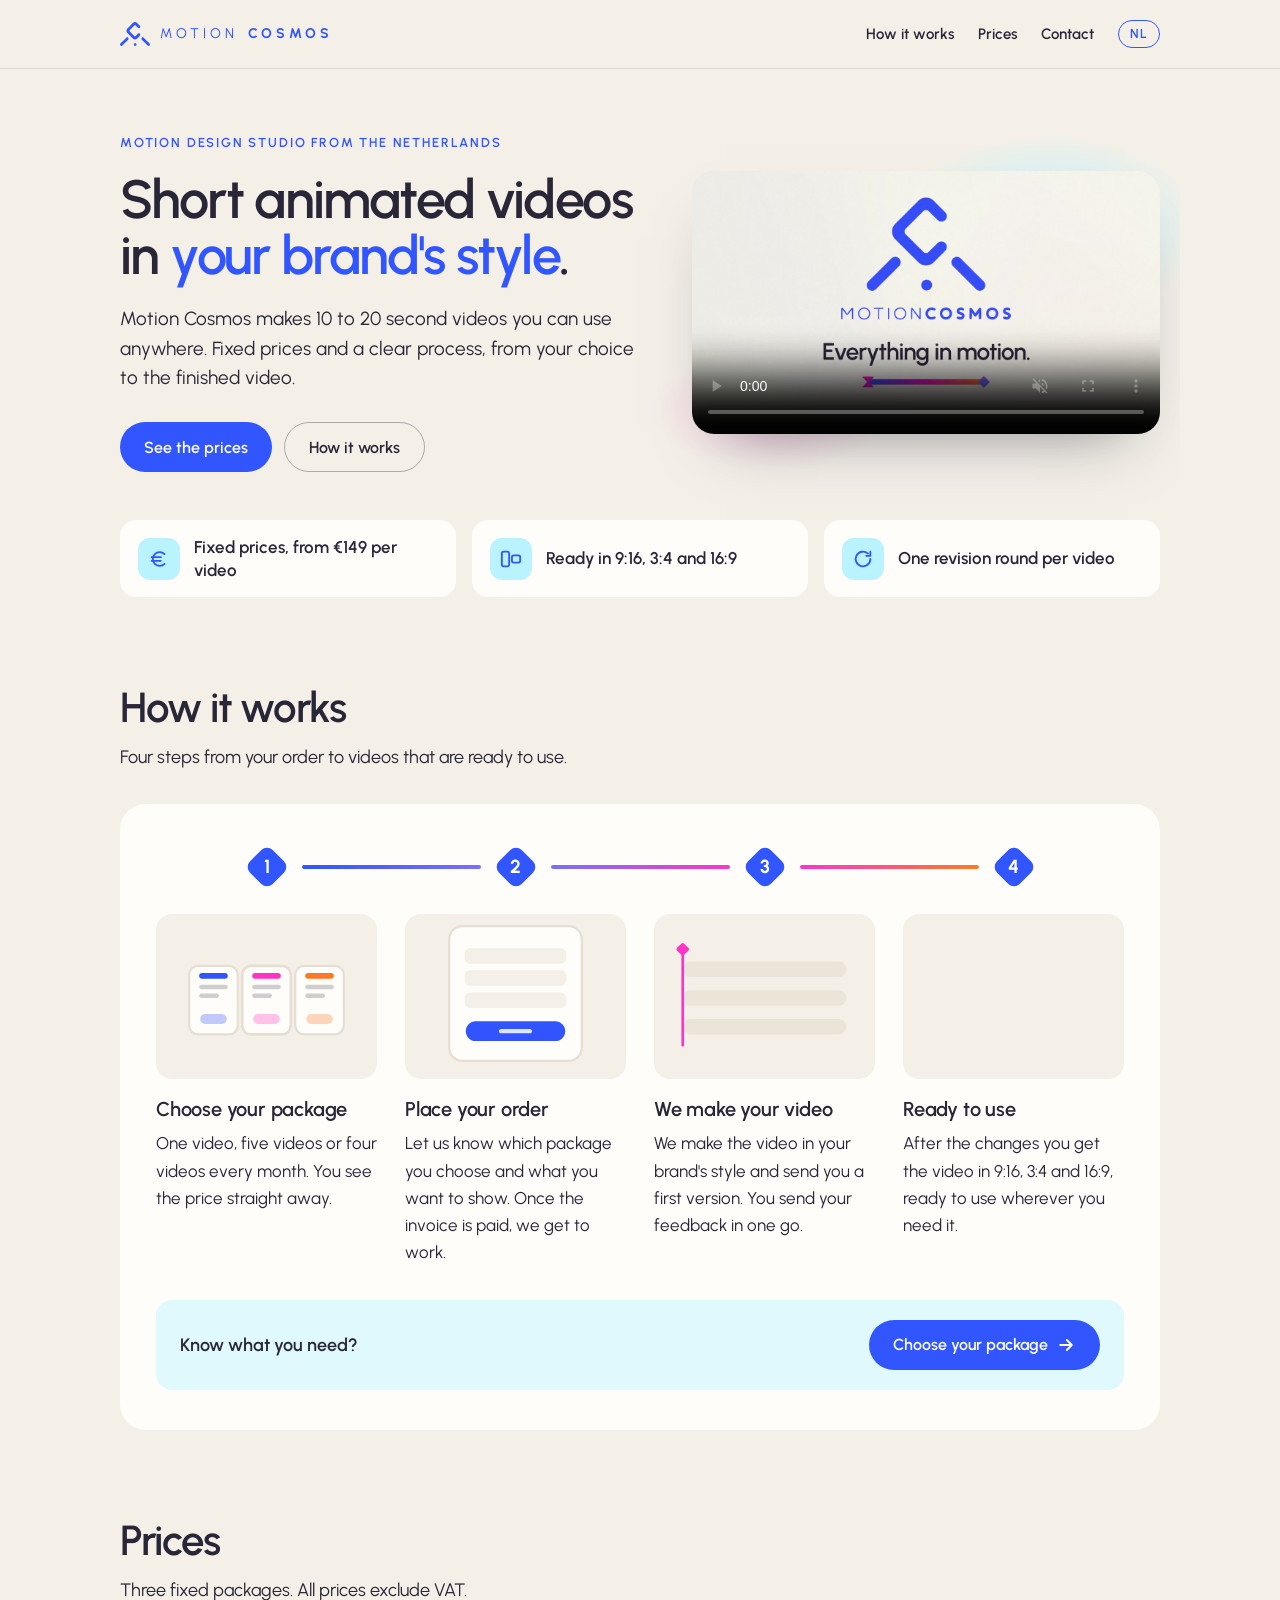
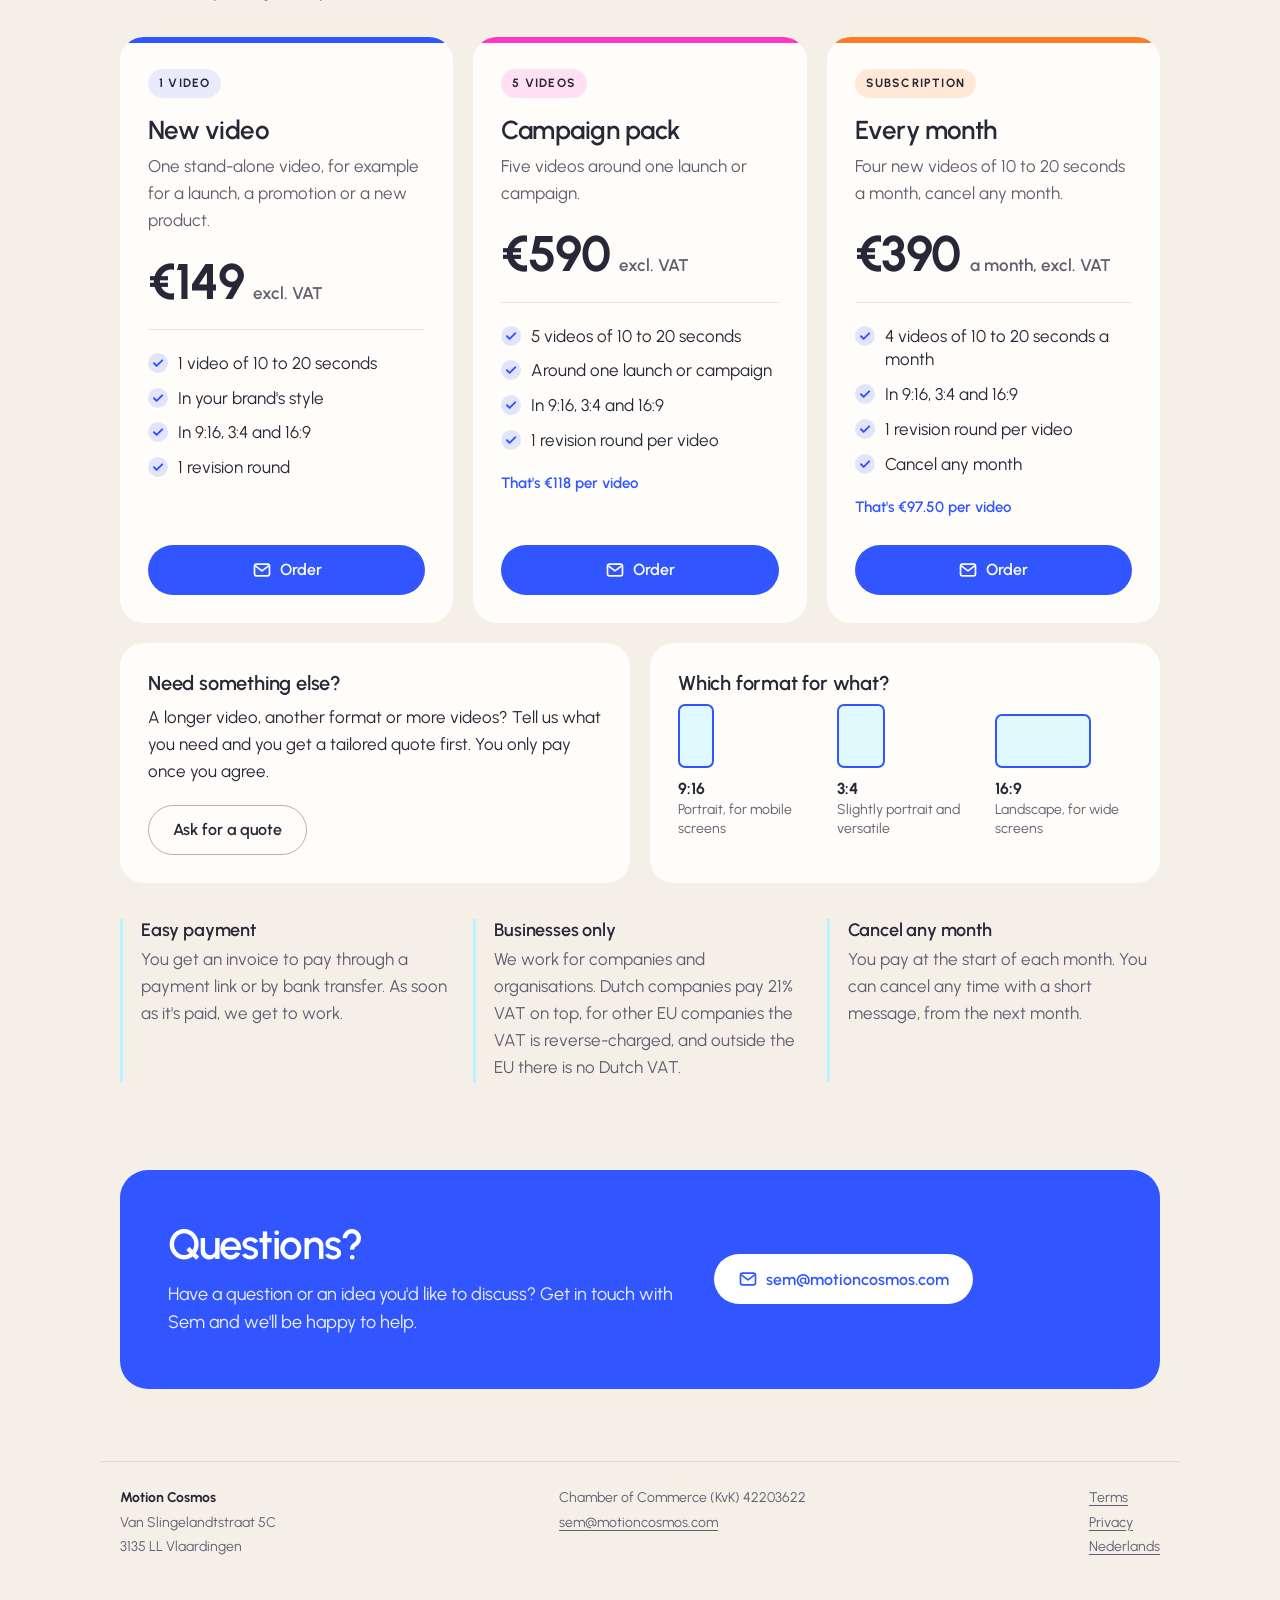
==== commit 23bb94ea: "Add the KvK number and business address Footer on every page, and the KvK number in the terms and pr" ====
--- a/en/index.html
+++ b/en/index.html
@@ -190,8 +190,8 @@
 
 <footer>
   <div class="wrap">
-    <p><strong>Motion Cosmos</strong></p>
-    <p><a href="mailto:sem@motioncosmos.com">sem@motioncosmos.com</a></p>
+    <p><strong>Motion Cosmos</strong><br>Van Slingelandtstraat 5C<br>3135 LL Vlaardingen</p>
+    <p>Chamber of Commerce (KvK) 42203622<br><a href="mailto:sem@motioncosmos.com">sem@motioncosmos.com</a></p>
     <p><a href="terms.html">Terms</a><br><a href="privacy.html">Privacy</a><br><a href="../index.html" hreflang="nl">Nederlands</a></p>
   </div>
 </footer>
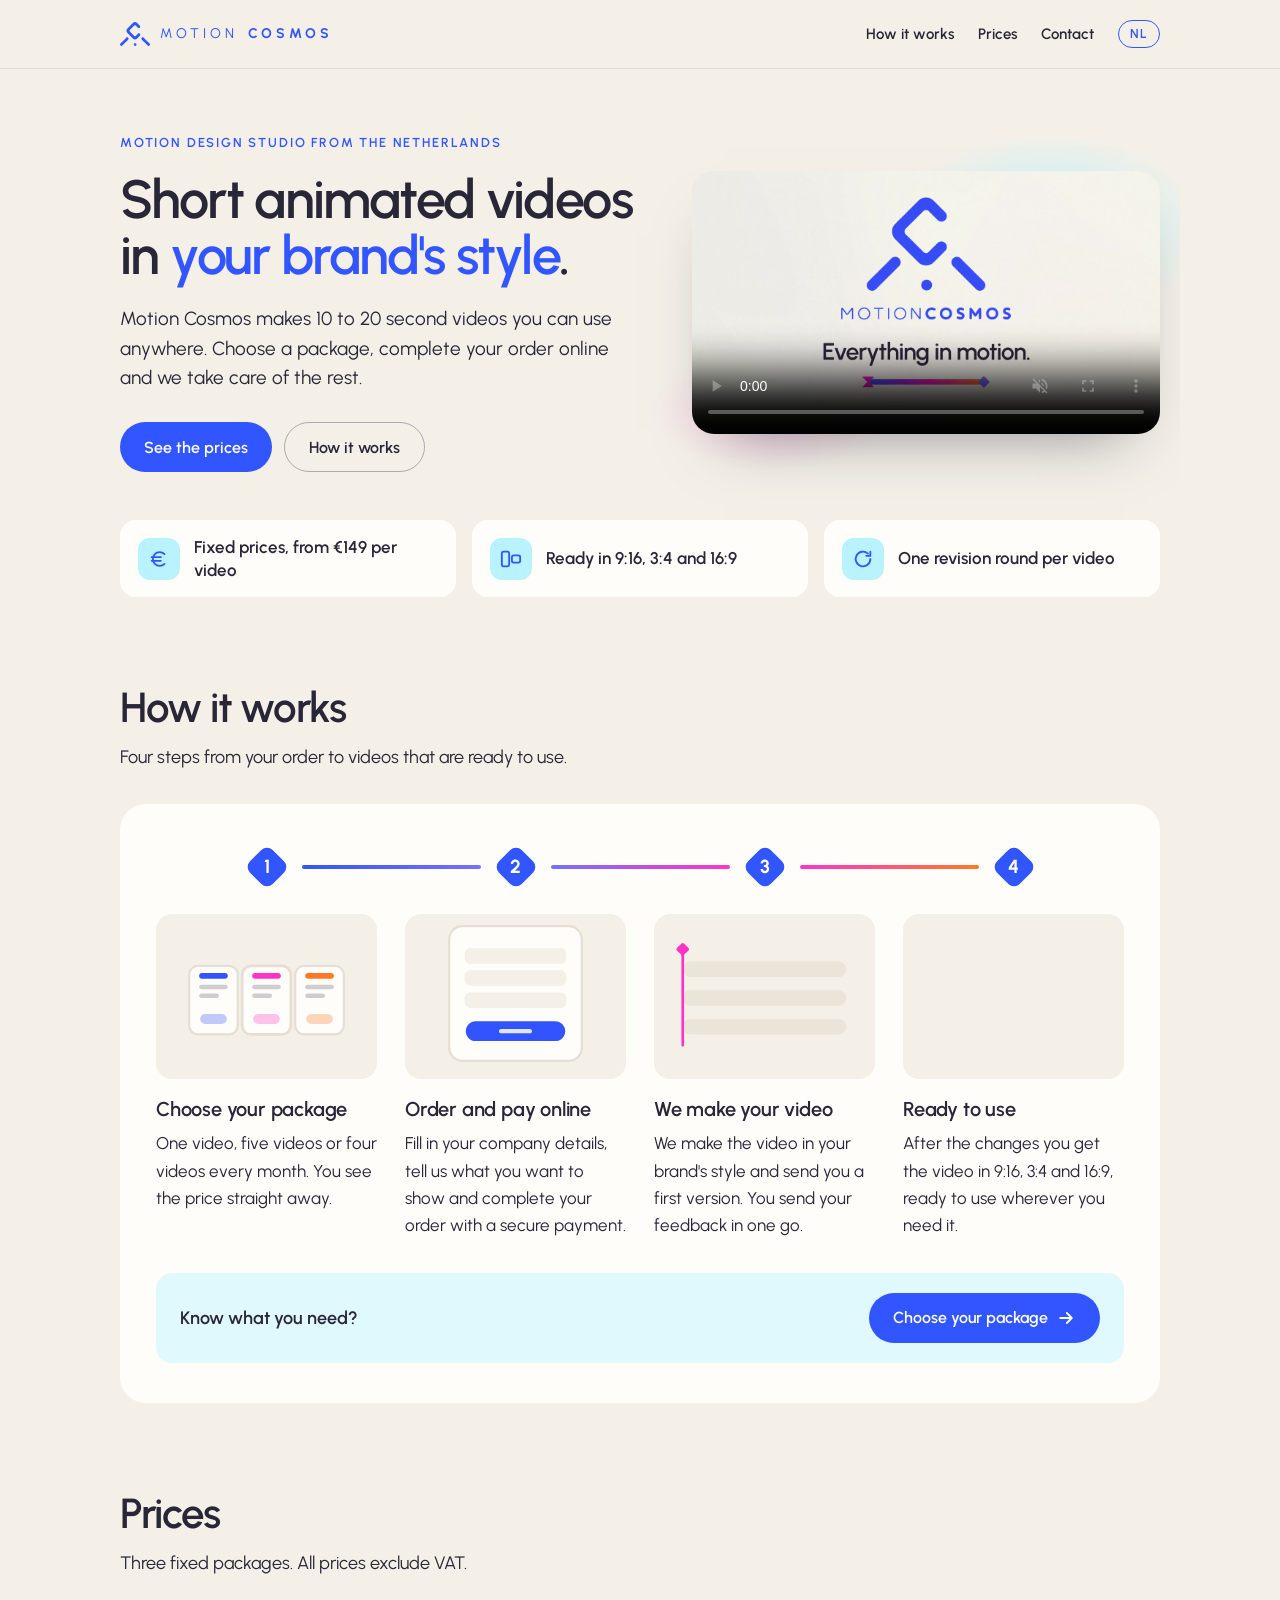
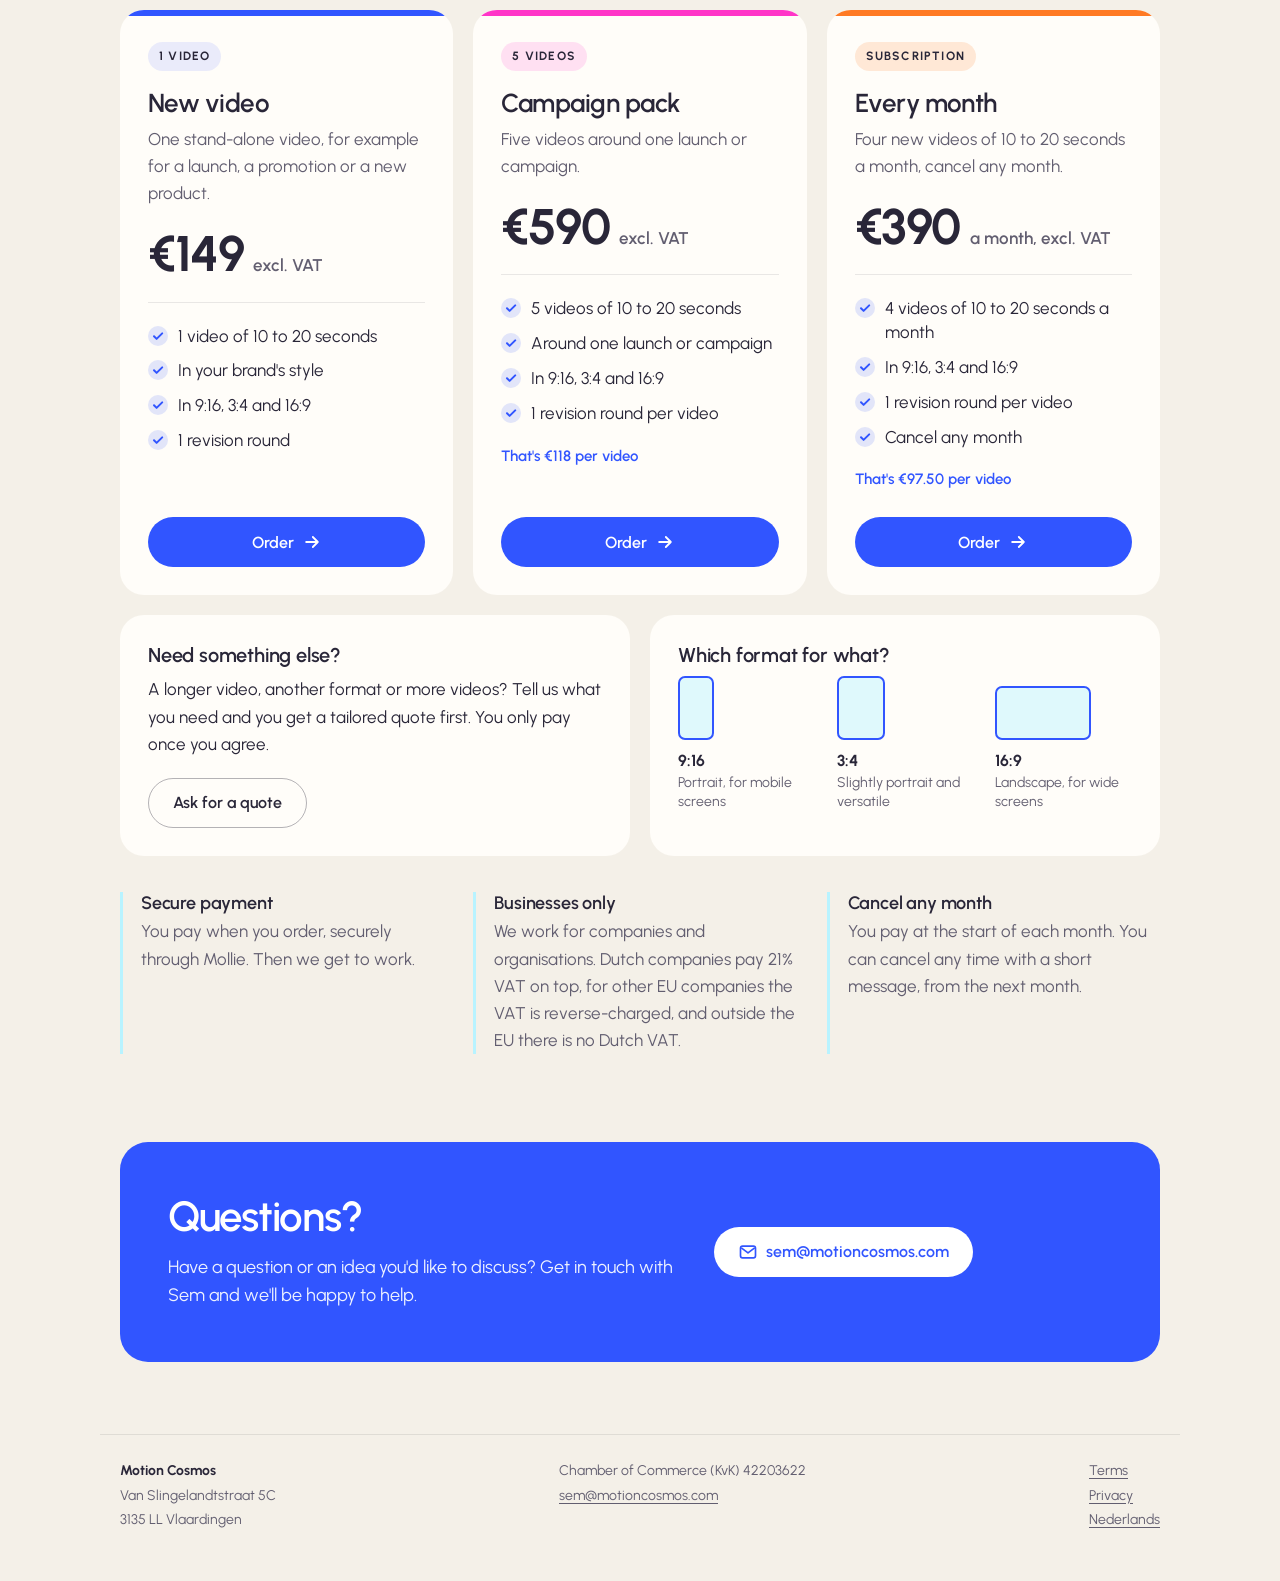
==== commit 43486f84: "Open online ordering The order page (bestellen.html, en/order.html) and the thank-you pages go live " ====
--- a/en/index.html
+++ b/en/index.html
@@ -36,8 +36,8 @@
     <div>
       <p class="eyebrow">Motion design studio from the Netherlands</p>
       <h1>Short animated videos in <em>your brand's style</em>.</h1>
+      <p class="lead">Motion Cosmos makes 10 to 20 second videos you can use anywhere. Choose a package, complete your order online and we take care of the rest.</p>
       
-      <p class="lead">Motion Cosmos makes 10 to 20 second videos you can use anywhere. Fixed prices and a clear process, from your choice to the finished video.</p>
       <div class="buttons">
         <a class="btn btn-primary" href="#prices">See the prices</a>
         <a class="btn btn-ghost" href="#how">How it works</a>
@@ -72,9 +72,9 @@
         <li>
           <span class="kf"><span>2</span></span>
           <div class="anim" data-lottie="../assets/lottie/step2.json" aria-hidden="true"></div>
+          <h3>Order and pay online</h3>
+          <p>Fill in your company details, tell us what you want to show and complete your order with a secure payment.</p>
           
-          <h3>Place your order</h3>
-          <p>Let us know which package you choose and what you want to show. Once the invoice is paid, we get to work.</p>
         </li>
         <li>
           <span class="kf"><span>3</span></span>
@@ -114,8 +114,8 @@
           <li><svg width="20" height="20" viewBox="0 0 20 20" aria-hidden="true"><circle cx="10" cy="10" r="10" fill="currentColor" opacity=".14"/><path d="M6 10.3l2.6 2.6 5.6-5.5" fill="none" stroke="currentColor" stroke-width="2" stroke-linecap="round" stroke-linejoin="round"/></svg>1 revision round</li>
         </ul>
         <div class="grow"></div>
+        <a class="btn btn-primary" href="order.html?package=video">Order <svg width="20" height="20" viewBox="0 0 24 24" fill="none" stroke="currentColor" stroke-width="2.2" stroke-linecap="round" stroke-linejoin="round" aria-hidden="true"><path d="M5 12h14M13 6l6 6-6 6"/></svg></a>
         
-        <a class="btn btn-primary" href="mailto:sem@motioncosmos.com?subject=Order%3A%20New%20video"><svg width="20" height="20" viewBox="0 0 24 24" fill="none" stroke="currentColor" stroke-width="2" stroke-linejoin="round" aria-hidden="true"><rect x="3" y="5" width="18" height="14" rx="2.5"/><path d="M4 7l8 6 8-6"/></svg>Order</a>
       </article>
       <article class="price p2">
         <span class="tag">5 videos</span>
@@ -130,8 +130,8 @@
         </ul>
         <p class="unit">That's €118 per video</p>
         <div class="grow"></div>
+        <a class="btn btn-primary" href="order.html?package=pack">Order <svg width="20" height="20" viewBox="0 0 24 24" fill="none" stroke="currentColor" stroke-width="2.2" stroke-linecap="round" stroke-linejoin="round" aria-hidden="true"><path d="M5 12h14M13 6l6 6-6 6"/></svg></a>
         
-        <a class="btn btn-primary" href="mailto:sem@motioncosmos.com?subject=Order%3A%20Campaign%20pack"><svg width="20" height="20" viewBox="0 0 24 24" fill="none" stroke="currentColor" stroke-width="2" stroke-linejoin="round" aria-hidden="true"><rect x="3" y="5" width="18" height="14" rx="2.5"/><path d="M4 7l8 6 8-6"/></svg>Order</a>
       </article>
       <article class="price p3">
         <span class="tag">Subscription</span>
@@ -146,8 +146,8 @@
         </ul>
         <p class="unit">That's €97.50 per video</p>
         <div class="grow"></div>
+        <a class="btn btn-primary" href="order.html?package=monthly">Order <svg width="20" height="20" viewBox="0 0 24 24" fill="none" stroke="currentColor" stroke-width="2.2" stroke-linecap="round" stroke-linejoin="round" aria-hidden="true"><path d="M5 12h14M13 6l6 6-6 6"/></svg></a>
         
-        <a class="btn btn-primary" href="mailto:sem@motioncosmos.com?subject=Order%3A%20Every%20month"><svg width="20" height="20" viewBox="0 0 24 24" fill="none" stroke="currentColor" stroke-width="2" stroke-linejoin="round" aria-hidden="true"><rect x="3" y="5" width="18" height="14" rx="2.5"/><path d="M4 7l8 6 8-6"/></svg>Order</a>
       </article>
     </div>
 
@@ -168,8 +168,8 @@
     </div>
 
     <ul class="good">
+      <li><h3>Secure payment</h3><p>You pay when you order, securely through Mollie. Then we get to work.</p></li>
       
-      <li><h3>Easy payment</h3><p>You get an invoice to pay through a payment link or by bank transfer. As soon as it's paid, we get to work.</p></li>
       <li><h3>Businesses only</h3><p>We work for companies and organisations. Dutch companies pay 21% VAT on top, for other EU companies the VAT is reverse-charged, and outside the EU there is no Dutch VAT.</p></li>
       <li><h3>Cancel any month</h3><p>You pay at the start of each month. You can cancel any time with a short message, from the next month.</p></li>
     </ul>
